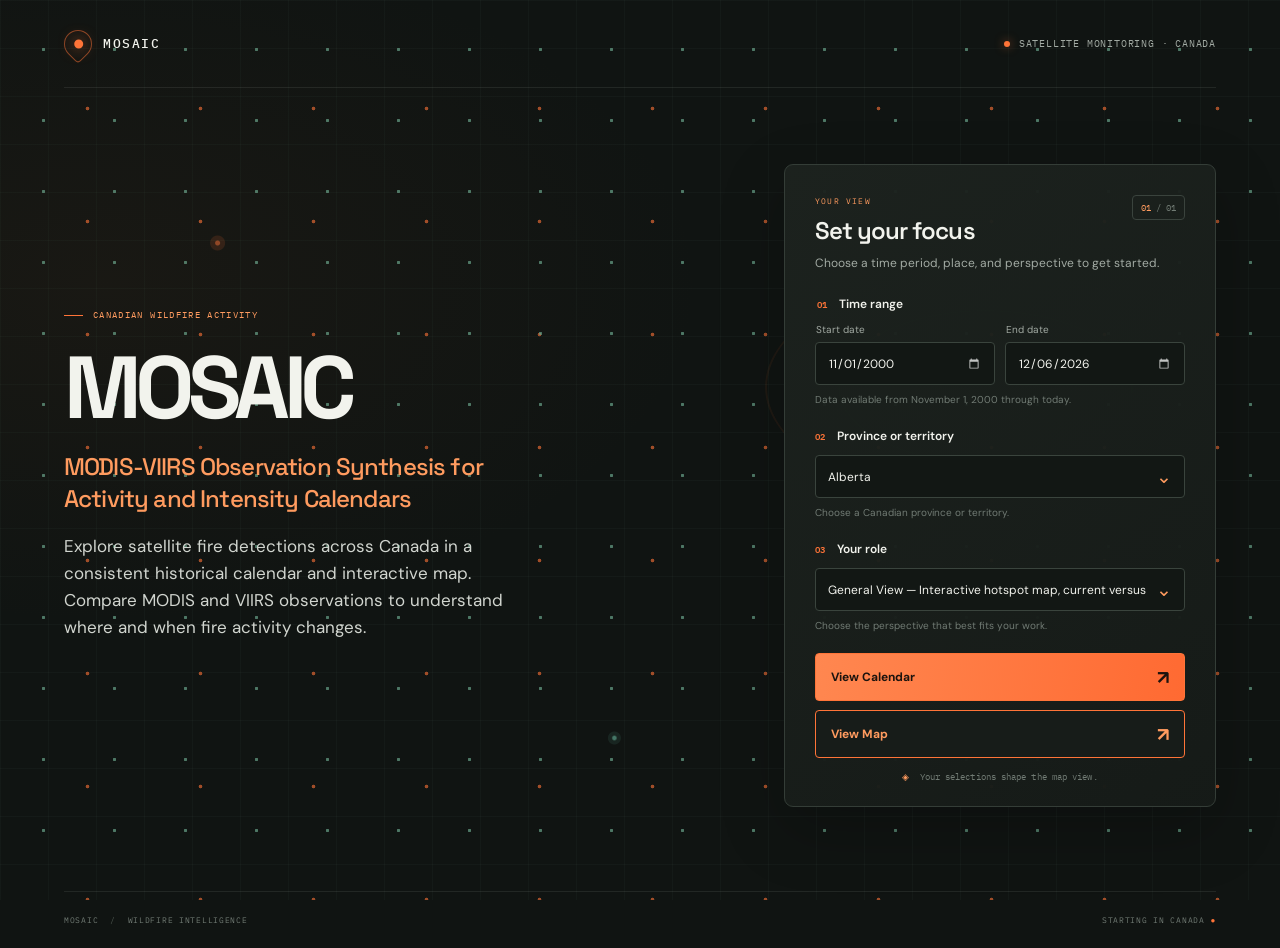
==== index.html @ 9f5d7e7f "Made home page a lot cleaner" ====
<!doctype html>
<html lang="en">
<head>
  <meta charset="utf-8">
  <meta name="viewport" content="width=device-width, initial-scale=1">
  <meta name="theme-color" content="#101412">
  <meta name="description" content="MOSAIC — MODIS-VIIRS Observation Synthesis for Activity and Intensity Calendars. Explore harmonized satellite fire hotspot data.">
  <title>MOSAIC — Wildfire intelligence</title>
  <link rel="stylesheet" href="styles.css?v=4">
  <script src="script.js?v=2" defer></script>
</head>
<body>
  <main class="page-shell">
    <header class="site-header">
      <a class="brand" href="index.html" aria-label="MOSAIC home">
        <span class="brand-mark" aria-hidden="true"><span></span></span>
        <span>MOSAIC</span>
      </a>
      <span class="header-note"><span class="status-dot" aria-hidden="true"></span> SATELLITE MONITORING · CANADA</span>
    </header>

    <section class="hero" aria-labelledby="page-title">
      <div class="hero-copy">
        <p class="eyebrow"><span class="eyebrow-line"></span> CANADIAN WILDFIRE ACTIVITY</p>
        <h1 id="page-title">MOSAIC</h1>
        <p class="hero-name">MODIS-VIIRS Observation Synthesis for Activity and Intensity Calendars</p>
        <p class="hero-description">Explore satellite fire detections across Canada in a consistent historical calendar and interactive map. Compare MODIS and VIIRS observations to understand where and when fire activity changes.</p>
      </div>

      <section class="setup-card" aria-labelledby="setup-title">
        <div class="card-heading">
          <div>
            <p class="eyebrow card-eyebrow">YOUR VIEW</p>
            <h2 id="setup-title">Set your focus</h2>
          </div>
          <span class="step-badge" aria-label="Step 1 of 1">01 <span>/ 01</span></span>
        </div>
        <p class="card-intro">Choose a time period, place, and perspective to get started.</p>

        <form id="setup-form" action="map.html" method="get" novalidate>
          <fieldset class="field-group date-fieldset">
            <legend><span class="field-number">01</span> Time range</legend>
            <div class="date-grid">
              <div class="field-control">
                <label for="start">Start date</label>
                <input id="start" name="start" type="date" required>
              </div>
              <div class="field-control">
                <label for="end">End date</label>
                <input id="end" name="end" type="date" required>
              </div>
            </div>
            <p class="field-hint">Data available from November 1, 2000 through today.</p>
          </fieldset>

          <div class="field-group">
            <label class="section-label" for="region"><span class="field-number">02</span> Province or territory</label>
            <div class="select-wrap">
              <select id="region" name="region" required aria-describedby="region-hint">
                <!-- Options are populated from the region config in script.js. -->
              </select>
              <span class="select-chevron" aria-hidden="true">⌄</span>
            </div>
            <p class="field-hint" id="region-hint">Choose a Canadian province or territory.</p>
          </div>

          <div class="field-group role-group">
            <label class="section-label" for="role"><span class="field-number">03</span> Your role</label>
            <div class="select-wrap">
              <select id="role" name="role" required aria-describedby="role-hint">
                <!-- Role labels and descriptions are populated from script.js. -->
              </select>
              <span class="select-chevron" aria-hidden="true">⌄</span>
            </div>
            <p class="field-hint" id="role-hint">Choose the perspective that best fits your work.</p>
          </div>

          <div id="form-error" class="form-error" role="alert" aria-live="polite" aria-atomic="true" hidden></div>
          <div class="form-actions">
            <button class="submit-button calendar-button" type="submit" data-view="calendar"><span>View Calendar</span><span class="button-arrow" aria-hidden="true">↗</span></button>
            <button class="submit-button map-button" type="submit" data-view="map"><span>View Map</span><span class="button-arrow" aria-hidden="true">↗</span></button>
          </div>
          <p class="secure-note"><span aria-hidden="true">◈</span> Your selections shape the map view.</p>
        </form>
      </section>
    </section>

    <footer class="site-footer"><span>MOSAIC <span class="footer-separator">/</span> WILDFIRE INTELLIGENCE</span><span>STARTING IN CANADA <span class="footer-dot">●</span></span></footer>
  </main>
</body>
</html>
---- styles.css ----
@import url('https://fonts.googleapis.com/css2?family=DM+Sans:wght@400;500;600;700&family=IBM+Plex+Mono:wght@400;500&family=Space+Grotesk:wght@400;500;600;700&display=swap');

:root {
  color-scheme: dark;
  --bg: #101412;
  --surface: #171c19;
  --surface-raised: #1d231f;
  --line: #303833;
  --text: #f2f3ed;
  --muted: #a2aaa3;
  --subtle: #717b74;
  --orange: #ff7438;
  --orange-light: #ff9b5f;
  --mono: 'IBM Plex Mono', monospace;
  --sans: 'DM Sans', sans-serif;
  --display: 'Space Grotesk', sans-serif;
}

* { box-sizing: border-box; }
html { min-width: 320px; background: var(--bg); }
body {
  position: relative;
  isolation: isolate;
  margin: 0;
  color: var(--text);
  font-family: var(--sans);
  background: radial-gradient(ellipse at 8% 30%, rgba(91, 54, 31, .12), transparent 36%), var(--bg);
  min-height: 100vh;
}
body::before { content:''; position:fixed; z-index:-1; inset:0; pointer-events:none; opacity:.74; background-image:radial-gradient(circle,rgba(132,207,175,.72) 1.35px,transparent 2px),radial-gradient(circle,rgba(255,116,56,.82) 1.4px,transparent 2.2px),linear-gradient(rgba(112,160,132,.075) 1px,transparent 1px),linear-gradient(90deg,rgba(112,160,132,.075) 1px,transparent 1px),radial-gradient(ellipse at 77% 43%,transparent 0 145px,rgba(112,207,174,.11) 146px 147px,transparent 148px 218px,rgba(255,116,56,.09) 219px 220px,transparent 221px); background-size:71px 71px,113px 113px,48px 48px,48px 48px,100% 100%; background-position:8px 14px,31px 52px,0 0,0 0,0 0; animation:tracking-drift 34s linear infinite; }
body::after { content:''; position:fixed; z-index:0; inset:0; pointer-events:none; opacity:.52; background:radial-gradient(circle at 17% 27%,#ff7438 0 2px,rgba(255,116,56,.26) 3px 7px,transparent 8px),radial-gradient(circle at 76% 39%,#76d2b5 0 2px,rgba(118,210,181,.22) 3px 7px,transparent 8px),radial-gradient(circle at 86% 73%,#ff7438 0 1.5px,rgba(255,116,56,.2) 3px 6px,transparent 7px),radial-gradient(circle at 48% 82%,#76d2b5 0 1.5px,rgba(118,210,181,.18) 3px 6px,transparent 7px); animation:tracking-pulse 5s ease-in-out infinite alternate; }
@keyframes tracking-drift { to { background-position:79px 85px, -82px 165px,48px 48px,48px 48px,0 0; } }
@keyframes tracking-pulse { to { opacity:.95; filter:brightness(1.35); } }
@media (prefers-reduced-motion: reduce) { body::before,body::after { animation:none; } }
button, input, select { font: inherit; }
.page-shell { position:relative; z-index:1; max-width: 1280px; margin: 0 auto; padding: 0 64px; }
.site-header { height: 88px; display: flex; align-items: center; justify-content: space-between; border-bottom: 1px solid rgba(146, 159, 148, .14); }
.brand { display: inline-flex; align-items: center; gap: 11px; color: var(--text); text-decoration: none; font: 500 13px var(--mono); letter-spacing: .12em; }
.brand-mark { width: 28px; height: 28px; border: 1px solid rgba(255, 116, 56, .5); border-radius: 50% 50% 50% 4px; transform: rotate(-45deg); display: grid; place-items: center; }
.brand-mark span { width: 9px; height: 9px; border-radius: 50%; background: var(--orange); box-shadow: 0 0 15px rgba(255, 116, 56, .8); }
.header-note, .eyebrow, .data-strip small, .step-badge, .field-number, .secure-note, .site-footer { font-family: var(--mono); }
.header-note { color: var(--muted); font-size: 10px; letter-spacing: .08em; display: inline-flex; align-items: center; gap: 9px; }
.status-dot, .footer-dot { color: var(--orange); }
.status-dot { display: inline-block; width: 6px; height: 6px; background: var(--orange); border-radius: 50%; box-shadow: 0 0 10px rgba(255, 116, 56, .55); }
.hero { display: grid; grid-template-columns: 1fr 432px; gap: clamp(50px, 9vw, 128px); align-items: center; padding: 76px 0 84px; }
.hero-copy { max-width: 560px; padding-bottom: 8px; }
.eyebrow { display: flex; align-items: center; gap: 10px; color: var(--orange-light); font-size: 9px; line-height: 1.5; letter-spacing: .15em; margin: 0 0 22px; }
.eyebrow-line { width: 19px; height: 1px; background: var(--orange); }
h1, h2, p { margin-top: 0; }
h1 { font: 700 clamp(58px, 7.2vw, 88px)/1 var(--display); letter-spacing: -.075em; margin-bottom: 19px; }
h1 span { color: var(--orange); }
.hero-name { max-width:500px; margin:0 0 17px; color:var(--orange-light); font:500 clamp(18px,2.1vw,24px)/1.35 var(--display); letter-spacing:-.035em; }
.hero-description { color: #d1d5cf; font-size: 17px; line-height: 1.6; max-width: 450px; margin-bottom: 13px; }
.setup-card { background: linear-gradient(145deg, rgba(29, 35, 31, .97), rgba(22, 27, 24, .98)); border: 1px solid #343d37; border-radius: 9px; padding: 30px 30px 24px; box-shadow: 0 22px 65px rgba(0, 0, 0, .22); }
.card-heading { display: flex; justify-content: space-between; align-items: flex-start; }
.card-eyebrow { margin-bottom: 8px; font-size: 8px; }
.card-heading h2 { font: 600 24px var(--display); letter-spacing: -.04em; margin-bottom: 0; }
.step-badge { border: 1px solid #3a433d; border-radius: 4px; padding: 6px 8px; color: var(--orange-light); font-size: 9px; }
.step-badge span { color: var(--subtle); }
.card-intro { font-size: 12px; color: var(--muted); margin: 9px 0 25px; }
.field-group { border: 0; padding: 0; margin: 0 0 21px; min-width: 0; }
.field-group legend, .section-label { display: block; width: 100%; color: var(--text); font-weight: 600; font-size: 12px; margin-bottom: 11px; }
.field-number { color: var(--orange); font-size: 9px; margin-right: 9px; }
.date-grid { display: grid; grid-template-columns: 1fr 1fr; gap: 10px; }
.field-control label { display: block; color: var(--muted); font-size: 10px; margin: 0 0 6px 1px; }
input[type="date"], select { width: 100%; min-height: 43px; padding: 0 12px; background: #121714; border: 1px solid #3a443d; border-radius: 4px; color: var(--text); font-size: 12px; outline: none; }
input[type="date"] { color-scheme: dark; }
input[type="date"]::-webkit-calendar-picker-indicator { opacity: .75; cursor: pointer; }
input:focus-visible, select:focus-visible, button:focus-visible, a:focus-visible { outline: 2px solid var(--orange-light); outline-offset: 3px; }
.field-hint { color: var(--subtle); font-size: 10px; margin: 7px 0 0; line-height: 1.5; }
.select-wrap { position: relative; }
select { appearance: none; padding-right: 36px; cursor: pointer; }
select option { background: var(--surface); color: var(--text); }
.select-chevron { position: absolute; right: 13px; top: 9px; color: var(--orange-light); font-size: 19px; pointer-events: none; }
.role-group { margin-bottom: 20px; }
.form-error { margin: -2px 0 14px; padding: 10px 12px; color: #ffd7c7; background: rgba(151, 48, 28, .2); border: 1px solid rgba(255, 116, 56, .55); border-radius: 4px; font-size: 11px; line-height: 1.5; }
.form-error[hidden] { display: none; }
.form-actions { display: grid; gap: 9px; }
.submit-button { display: flex; align-items: center; justify-content: space-between; width: 100%; border: 1px solid var(--orange); border-radius: 4px; min-height: 48px; padding: 0 15px; color: #1c130e; background: linear-gradient(100deg, #ff8750, #ff6a32); font-size: 12px; font-weight: 700; cursor: pointer; transition: filter .18s ease, transform .18s ease; }
.map-button { color: var(--orange-light); background: #171c19; }
.submit-button:hover { filter: brightness(1.1); transform: translateY(-1px); }
.map-button:hover { color: var(--text); background: #25201c; }
.button-arrow { font-size: 19px; line-height: 1; }
.secure-note { color: var(--subtle); text-align: center; font-size: 9px; margin: 13px 0 0; letter-spacing: .01em; }
.secure-note span { color: var(--orange-light); margin-right: 5px; }
.site-footer { min-height: 57px; border-top: 1px solid rgba(146, 159, 148, .14); display: flex; justify-content: space-between; align-items: center; color: var(--subtle); font-size: 8px; letter-spacing: .09em; }
.footer-separator { color: #4e5851; padding: 0 6px; }

@media (max-width: 920px) {
  .page-shell { padding: 0 34px; }
  .hero { grid-template-columns: 1fr 390px; gap: 34px; padding: 58px 0 65px; }
  .setup-card { padding: 26px 23px 22px; }
  h1 { font-size: clamp(58px, 7vw, 76px); }
}
@media (max-width: 700px) {
  .page-shell { padding: 0 22px; }
  .site-header { height: 70px; }
  .header-note { font-size: 8px; letter-spacing: .02em; }
  .brand { font-size: 11px; }
  .brand-mark { width: 24px; height: 24px; }
  .hero { grid-template-columns: 1fr; gap: 32px; padding: 48px 0 52px; }
  .hero-copy { max-width: none; }
  h1 { font-size: clamp(58px, 14vw, 76px); }
  .hero-description { font-size: 16px; }
  .setup-card { max-width: 520px; width: 100%; margin: 0 auto; }
}
@media (max-width: 420px) {
  .page-shell { padding: 0 17px; }
  .header-note { max-width: 145px; font-size: 7px; line-height: 1.5; }
  .hero { padding-top: 38px; }
  .eyebrow { font-size: 8px; }
  .setup-card { padding: 23px 18px 20px; }
  .date-grid { gap: 7px; }
  input[type="date"] { padding: 0 8px; font-size: 11px; }
  .site-footer { gap: 12px; font-size: 7px; }
}
@media (prefers-reduced-motion: reduce) {
  *, *::before, *::after { scroll-behavior: auto !important; transition-duration: .01ms !important; }
}
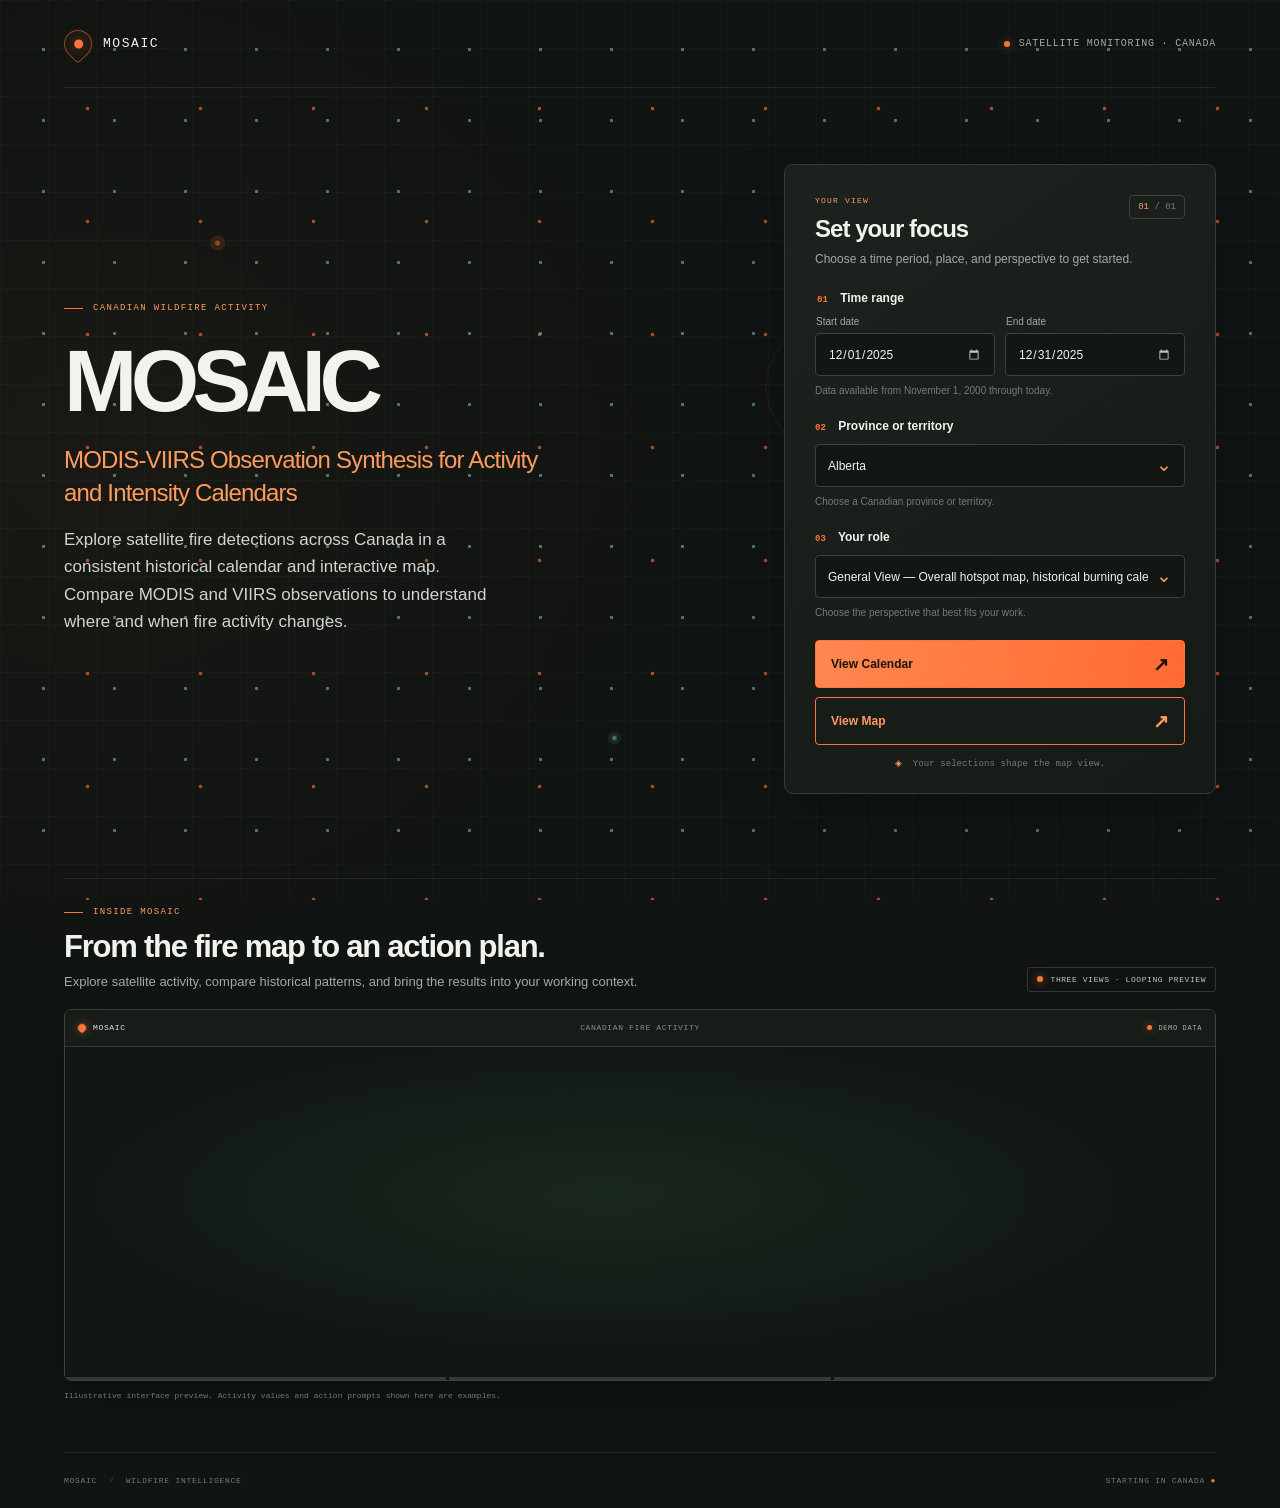
==== commit 465b8271: "Changes to the Home Page" ====
--- a/index.html
+++ b/index.html
@@ -6,10 +6,21 @@
   <meta name="theme-color" content="#101412">
   <meta name="description" content="MOSAIC — MODIS-VIIRS Observation Synthesis for Activity and Intensity Calendars. Explore harmonized satellite fire hotspot data.">
   <title>MOSAIC — Wildfire intelligence</title>
-  <link rel="stylesheet" href="styles.css?v=4">
-  <script src="script.js?v=2" defer></script>
+  <link rel="stylesheet" href="styles.css?v=8">
+  <script src="script.js?v=4" defer></script>
 </head>
 <body>
+  <div class="intro-splash" aria-hidden="true">
+    <div class="intro-splash-grid"></div>
+    <div class="intro-splash-center">
+      <div class="intro-splash-mark"><span></span></div>
+      <p class="intro-splash-kicker">FIRE ACTIVITY INTELLIGENCE</p>
+      <p class="intro-splash-title">MOSAIC</p>
+      <div class="intro-splash-progress"><span></span></div>
+      <p class="intro-splash-status">CONNECTING SATELLITE RECORDS <i></i> MODIS + VIIRS</p>
+    </div>
+    <span class="intro-splash-coordinate">CANADA <b>·</b> 2002—2025</span>
+  </div>
   <main class="page-shell">
     <header class="site-header">
       <a class="brand" href="index.html" aria-label="MOSAIC home">
@@ -85,6 +96,59 @@
       </section>
     </section>
 
+    <section class="demo-preview" aria-labelledby="demo-preview-title">
+      <div class="demo-preview-heading">
+        <div>
+          <p class="eyebrow"><span class="eyebrow-line"></span> INSIDE MOSAIC</p>
+          <h2 id="demo-preview-title">From the fire map to an action plan.</h2>
+          <p>Explore satellite activity, compare historical patterns, and bring the results into your working context.</p>
+        </div>
+        <span class="preview-loop-label"><i aria-hidden="true"></i> THREE VIEWS · LOOPING PREVIEW</span>
+      </div>
+      <div class="preview-window" role="img" aria-label="Animated illustrative preview of the MOSAIC map, historical activity calendar, and role-based insights">
+        <div class="preview-window-bar" aria-hidden="true">
+          <span class="preview-brand"><i></i> MOSAIC</span>
+          <span class="preview-window-context">CANADIAN FIRE ACTIVITY</span>
+          <span class="preview-window-status"><i></i> DEMO DATA</span>
+        </div>
+        <div class="preview-stage" aria-hidden="true">
+          <article class="preview-scene preview-map-scene">
+            <div class="preview-map-heading"><span>HISTORICAL HOTSPOTS</span><b>ALBERTA · 2025</b></div>
+            <div class="preview-map-art">
+              <div class="preview-map-grid"></div><div class="preview-region-shape"></div>
+              <i class="preview-hotspot p1"></i><i class="preview-hotspot p2"></i><i class="preview-hotspot p3"></i><i class="preview-hotspot p4"></i>
+              <i class="preview-hotspot p5"></i><i class="preview-hotspot p6"></i><i class="preview-hotspot p7"></i><i class="preview-hotspot p8"></i>
+              <i class="preview-hotspot p9"></i><i class="preview-hotspot p10"></i><i class="preview-hotspot p11"></i><i class="preview-hotspot p12"></i>
+              <span class="preview-map-label label-north">NORTH</span><span class="preview-map-label label-south">SOUTH</span>
+              <div class="preview-map-scale"><span>MAP YEAR</span><b>2025</b><i></i></div>
+            </div>
+            <div class="preview-map-legend"><span><i></i> LOWER ACTIVITY</span><span><i></i> HIGHER ACTIVITY</span><span class="preview-map-dataset">MODIS + VIIRS</span></div>
+          </article>
+          <article class="preview-scene preview-calendar-scene">
+            <div class="preview-scene-title"><div><span>SEASONAL PATTERNS</span><h3>Historical fire activity calendar</h3></div><b>ALBERTA</b></div>
+            <div class="preview-calendar">
+              <div class="preview-months"><span></span><span>J</span><span>F</span><span>M</span><span>A</span><span>M</span><span>J</span><span>J</span><span>A</span><span>S</span><span>O</span><span>N</span><span>D</span></div>
+              <div class="preview-calendar-row"><b>2023</b><i></i><i class="heat-1"></i><i></i><i class="heat-1"></i><i class="heat-2"></i><i class="heat-2"></i><i class="heat-3"></i><i class="heat-3"></i><i class="heat-2"></i><i class="heat-1"></i><i></i><i></i></div>
+              <div class="preview-calendar-row"><b>2024</b><i></i><i></i><i class="heat-1"></i><i></i><i class="heat-2"></i><i class="heat-3"></i><i class="heat-3"></i><i class="heat-2"></i><i class="heat-3"></i><i class="heat-2"></i><i class="heat-1"></i><i></i></div>
+              <div class="preview-calendar-row"><b>2025</b><i></i><i class="heat-1"></i><i></i><i class="heat-1"></i><i class="heat-2"></i><i class="heat-2"></i><i class="heat-3"></i><i class="heat-3"></i><i class="heat-2"></i><i class="heat-1"></i><i></i><i class="heat-1"></i></div>
+            </div>
+            <div class="preview-calendar-legend"><span>LOW ACTIVITY</span><i class="heat-1"></i><i class="heat-2"></i><i class="heat-3"></i><span>HIGH ACTIVITY</span></div>
+            <p class="preview-calendar-caption">Twenty years of satellite observations, organized by season.</p>
+          </article>
+          <article class="preview-scene preview-insights-scene">
+            <div class="preview-insights-main">
+              <span class="preview-role-label">EMERGENCY RESPONSE</span>
+              <h3>Preparedness at a glance.</h3>
+              <p>Historical activity and current detections, framed for your role.</p>
+              <div class="preview-stat-row"><div><span>7-DAY OUTLOOK</span><b>Elevated</b></div><div><span>HOTSPOT ANOMALY</span><b>+24%</b></div><div><span>PEAK CONDITIONS</span><b>DAY 4</b></div></div>
+            </div>
+            <aside class="preview-actions-card"><span>RECOMMENDED NEXT</span><b><i>01</i> Review response readiness</b><b><i>02</i> Prioritize watch areas</b><b><i>03</i> Coordinate local updates</b></aside>
+          </article>
+        </div>
+        <div class="preview-progress" aria-hidden="true"><i></i><i></i><i></i></div>
+      </div>
+      <p class="preview-caption">Illustrative interface preview. Activity values and action prompts shown here are examples.</p>
+    </section>
     <footer class="site-footer"><span>MOSAIC <span class="footer-separator">/</span> WILDFIRE INTELLIGENCE</span><span>STARTING IN CANADA <span class="footer-dot">●</span></span></footer>
   </main>
 </body>
--- a/styles.css
+++ b/styles.css
@@ -1,5 +1,3 @@
-@import url('https://fonts.googleapis.com/css2?family=DM+Sans:wght@400;500;600;700&family=IBM+Plex+Mono:wght@400;500&family=Space+Grotesk:wght@400;500;600;700&display=swap');
-
 :root {
   color-scheme: dark;
   --bg: #101412;
@@ -27,10 +25,8 @@
   background: radial-gradient(ellipse at 8% 30%, rgba(91, 54, 31, .12), transparent 36%), var(--bg);
   min-height: 100vh;
 }
-body::before { content:''; position:fixed; z-index:-1; inset:0; pointer-events:none; opacity:.74; background-image:radial-gradient(circle,rgba(132,207,175,.72) 1.35px,transparent 2px),radial-gradient(circle,rgba(255,116,56,.82) 1.4px,transparent 2.2px),linear-gradient(rgba(112,160,132,.075) 1px,transparent 1px),linear-gradient(90deg,rgba(112,160,132,.075) 1px,transparent 1px),radial-gradient(ellipse at 77% 43%,transparent 0 145px,rgba(112,207,174,.11) 146px 147px,transparent 148px 218px,rgba(255,116,56,.09) 219px 220px,transparent 221px); background-size:71px 71px,113px 113px,48px 48px,48px 48px,100% 100%; background-position:8px 14px,31px 52px,0 0,0 0,0 0; animation:tracking-drift 34s linear infinite; }
-body::after { content:''; position:fixed; z-index:0; inset:0; pointer-events:none; opacity:.52; background:radial-gradient(circle at 17% 27%,#ff7438 0 2px,rgba(255,116,56,.26) 3px 7px,transparent 8px),radial-gradient(circle at 76% 39%,#76d2b5 0 2px,rgba(118,210,181,.22) 3px 7px,transparent 8px),radial-gradient(circle at 86% 73%,#ff7438 0 1.5px,rgba(255,116,56,.2) 3px 6px,transparent 7px),radial-gradient(circle at 48% 82%,#76d2b5 0 1.5px,rgba(118,210,181,.18) 3px 6px,transparent 7px); animation:tracking-pulse 5s ease-in-out infinite alternate; }
-@keyframes tracking-drift { to { background-position:79px 85px, -82px 165px,48px 48px,48px 48px,0 0; } }
-@keyframes tracking-pulse { to { opacity:.95; filter:brightness(1.35); } }
+body::before { content:''; position:fixed; z-index:-1; inset:0; pointer-events:none; opacity:.74; background-image:radial-gradient(circle,rgba(132,207,175,.72) 1.35px,transparent 2px),radial-gradient(circle,rgba(255,116,56,.82) 1.4px,transparent 2.2px),linear-gradient(rgba(112,160,132,.075) 1px,transparent 1px),linear-gradient(90deg,rgba(112,160,132,.075) 1px,transparent 1px),radial-gradient(ellipse at 77% 43%,transparent 0 145px,rgba(112,207,174,.11) 146px 147px,transparent 148px 218px,rgba(255,116,56,.09) 219px 220px,transparent 221px); background-size:71px 71px,113px 113px,48px 48px,48px 48px,100% 100%; background-position:8px 14px,31px 52px,0 0,0 0,0 0;  }
+body::after { content:''; position:fixed; z-index:0; inset:0; pointer-events:none; opacity:.52; background:radial-gradient(circle at 17% 27%,#ff7438 0 2px,rgba(255,116,56,.26) 3px 7px,transparent 8px),radial-gradient(circle at 76% 39%,#76d2b5 0 2px,rgba(118,210,181,.22) 3px 7px,transparent 8px),radial-gradient(circle at 86% 73%,#ff7438 0 1.5px,rgba(255,116,56,.2) 3px 6px,transparent 7px),radial-gradient(circle at 48% 82%,#76d2b5 0 1.5px,rgba(118,210,181,.18) 3px 6px,transparent 7px);  }
 @media (prefers-reduced-motion: reduce) { body::before,body::after { animation:none; } }
 button, input, select { font: inherit; }
 .page-shell { position:relative; z-index:1; max-width: 1280px; margin: 0 auto; padding: 0 64px; }
@@ -117,3 +113,167 @@
 @media (prefers-reduced-motion: reduce) {
   *, *::before, *::after { scroll-behavior: auto !important; transition-duration: .01ms !important; }
 }
+
+/* Short fire-monitoring intro; the page underneath remains immediately usable. */
+.intro-splash {
+  position: fixed;
+  z-index: 20;
+  inset: 0;
+  display: grid;
+  place-items: center;
+  overflow: hidden;
+  color: var(--text);
+  background: radial-gradient(ellipse at 50% 46%, #20231f 0, #111613 48%, #0b0f0d 100%);
+  pointer-events: none;
+  animation: splash-away .42s cubic-bezier(.7, 0, .84, 0) .68s forwards;
+}
+.intro-splash-grid {
+  position: absolute;
+  inset: -20%;
+  opacity: .28;
+  background-image: linear-gradient(rgba(129, 157, 136, .14) 1px, transparent 1px), linear-gradient(90deg, rgba(129, 157, 136, .14) 1px, transparent 1px);
+  background-size: 48px 48px;
+  mask-image: radial-gradient(ellipse at center, #000 12%, transparent 75%);
+  animation: splash-grid-drift 2.3s ease-out both;
+}
+.intro-splash::before, .intro-splash::after {
+  content: '';
+  position: absolute;
+  width: min(70vw, 600px);
+  aspect-ratio: 1;
+  border: 1px solid rgba(255, 116, 56, .12);
+  border-radius: 50%;
+  box-shadow: 0 0 90px rgba(255, 90, 39, .07), inset 0 0 80px rgba(255, 90, 39, .04);
+  animation: splash-ring 1.5s cubic-bezier(.18, .72, .25, 1) both;
+}
+.intro-splash::after { width: min(88vw, 760px); animation-delay: .08s; opacity: .55; }
+.intro-splash-center { position: relative; z-index: 1; display: grid; justify-items: center; width: min(90vw, 380px); text-align: center; animation: splash-center-in .7s cubic-bezier(.2, .75, .25, 1) both; }
+.intro-splash-mark { position: relative; display: grid; place-items: center; width: 52px; height: 52px; margin-bottom: 25px; border: 1px solid rgba(255, 155, 95, .65); border-radius: 50% 50% 50% 7px; transform: rotate(-45deg); box-shadow: 0 0 27px rgba(255, 116, 56, .18); animation: splash-mark-turn .8s cubic-bezier(.2, .7, .25, 1) both; }
+.intro-splash-mark span { width: 13px; height: 13px; border-radius: 50%; background: var(--orange); box-shadow: 0 0 22px 5px rgba(255, 116, 56, .58); animation: splash-ember .8s ease-in-out infinite alternate; }
+.intro-splash-kicker, .intro-splash-status, .intro-splash-coordinate { color: #aab3ab; font: 9px/1.5 var(--mono); letter-spacing: .16em; }
+.intro-splash-kicker { margin: 0 0 7px; animation: splash-text-in .55s .1s both; }
+.intro-splash-title { margin: 0; color: #f3f1e9; font: 600 clamp(32px, 7vw, 48px)/1 var(--display); letter-spacing: .17em; text-indent: .17em; text-shadow: 0 0 28px rgba(255, 116, 56, .2); animation: splash-title-in .75s .12s cubic-bezier(.15, .75, .25, 1) both; }
+.intro-splash-progress { width: 174px; height: 2px; margin: 25px 0 12px; overflow: hidden; background: #384039; }
+.intro-splash-progress span { display: block; width: 100%; height: 100%; background: linear-gradient(90deg, #bd3e27, #ff9b5f); transform: scaleX(0); transform-origin: left; box-shadow: 0 0 12px rgba(255, 116, 56, .85); animation: splash-progress .85s .12s cubic-bezier(.38, 0, .23, 1) forwards; }
+.intro-splash-status { display: flex; align-items: center; gap: 8px; margin: 0; color: #7f8a81; font-size: 7px; letter-spacing: .1em; animation: splash-text-in .55s .28s both; }
+.intro-splash-status i { width: 5px; height: 5px; border-radius: 50%; background: var(--orange); box-shadow: 0 0 9px var(--orange); }
+.intro-splash-coordinate { position: absolute; right: 28px; bottom: 24px; color: #758078; font-size: 8px; animation: splash-text-in .55s .3s both; }
+.intro-splash-coordinate b { color: var(--orange); font-weight: 400; }
+
+.site-header { animation: welcome-header-in .58s .68s both cubic-bezier(.2, .7, .25, 1); }
+.hero-copy > .eyebrow { animation: welcome-copy-in .58s .74s both cubic-bezier(.2, .7, .25, 1); }
+.hero-copy > h1 { animation: welcome-title-in .76s .84s both cubic-bezier(.16, .75, .25, 1); }
+.hero-name { animation: welcome-copy-in .6s 1s both cubic-bezier(.2, .7, .25, 1); }
+.hero-description { animation: welcome-copy-in .6s 1.12s both cubic-bezier(.2, .7, .25, 1); }
+.setup-card { animation: welcome-card-in .82s .84s both cubic-bezier(.16, .75, .25, 1); }
+.site-footer { animation: welcome-footer-in .58s 1.24s both cubic-bezier(.2, .7, .25, 1); }
+
+@keyframes splash-away { to { opacity: 0; visibility: hidden; } }
+@keyframes splash-grid-drift { from { transform: scale(1.08) translateY(12px); opacity: 0; } to { transform: scale(1) translateY(0); opacity: .28; } }
+@keyframes splash-ring { from { transform: scale(.72); opacity: 0; } 45% { opacity: .85; } to { transform: scale(1.08); opacity: .18; } }
+@keyframes splash-center-in { from { opacity: 0; transform: translateY(10px); } to { opacity: 1; transform: translateY(0); } }
+@keyframes splash-mark-turn { from { opacity: 0; transform: rotate(-100deg) scale(.62); } to { opacity: 1; transform: rotate(-45deg) scale(1); } }
+@keyframes splash-ember { to { transform: scale(1.2); box-shadow: 0 0 30px 8px rgba(255, 116, 56, .7); } }
+@keyframes splash-text-in { from { opacity: 0; letter-spacing: .24em; transform: translateY(5px); } to { opacity: 1; transform: translateY(0); } }
+@keyframes splash-title-in { from { opacity: 0; transform: translateY(8px) scale(.96); filter: blur(7px); } to { opacity: 1; transform: translateY(0) scale(1); filter: blur(0); } }
+@keyframes splash-progress { to { transform: scaleX(1); } }
+@keyframes welcome-header-in { from { opacity: 0; transform: translateY(-9px); } to { opacity: 1; transform: translateY(0); } }
+@keyframes welcome-copy-in { from { opacity: 0; transform: translateY(15px); } to { opacity: 1; transform: translateY(0); } }
+@keyframes welcome-title-in { from { opacity: 0; transform: translateY(18px); filter: blur(8px); letter-spacing: .015em; } to { opacity: 1; transform: translateY(0); filter: blur(0); } }
+@keyframes welcome-card-in { from { opacity: 0; transform: translate3d(20px, 22px, 0) scale(.975); filter: blur(4px); } 70% { opacity: 1; } to { opacity: 1; transform: translate3d(0, 0, 0) scale(1); filter: blur(0); } }
+@keyframes welcome-footer-in { from { opacity: 0; } to { opacity: 1; } }
+@media (prefers-reduced-motion: reduce) {
+  .intro-splash { display: none; animation: none; }
+  .intro-splash *, .intro-splash::before, .intro-splash::after,
+  .site-header, .hero-copy > .eyebrow, .hero-copy > h1, .hero-name,
+  .hero-description, .setup-card, .site-footer { animation: none !important; opacity: 1 !important; transform: none !important; filter: none !important; }
+}
+
+/* Lightweight looping product preview: no image download or client library. */
+.demo-preview { margin:0 0 50px; padding:27px 0 0; border-top:1px solid rgba(146,159,148,.14); }
+.demo-preview-heading { display:flex; justify-content:space-between; align-items:end; gap:20px; margin-bottom:17px; }
+.demo-preview-heading .eyebrow { margin-bottom:8px; }
+.demo-preview-heading h2 { margin:0 0 7px; color:var(--text); font:600 clamp(23px,3vw,31px)/1.2 var(--display); letter-spacing:-.04em; }
+.demo-preview-heading > div > p:last-child { max-width:600px; margin:0; color:var(--muted); font-size:13px; line-height:1.55; }
+.preview-loop-label { display:inline-flex; align-items:center; gap:8px; flex:0 0 auto; padding:7px 9px; color:#bec7bf; border:1px solid #303833; border-radius:3px; font:8px var(--mono); letter-spacing:.07em; }
+.preview-loop-label i,.preview-window-status i { width:6px; height:6px; border-radius:50%; background:var(--orange); box-shadow:0 0 9px rgba(255,116,56,.7); }
+.preview-window { overflow:hidden; border:1px solid #3a443d; border-radius:7px; background:#101512; box-shadow:0 17px 45px rgba(0,0,0,.24); }
+.preview-window-bar { height:37px; display:grid; grid-template-columns:1fr 1fr 1fr; align-items:center; padding:0 13px; color:#858f87; background:#171c19; border-bottom:1px solid #303833; font:8px var(--mono); letter-spacing:.08em; }
+.preview-brand { display:inline-flex; align-items:center; gap:7px; color:#e0e5de; font-weight:500; }
+.preview-brand i { width:8px; height:8px; border-radius:50% 50% 50% 2px; transform:rotate(-45deg); background:var(--orange); box-shadow:0 0 9px rgba(255,116,56,.5); }
+.preview-window-context { text-align:center; }
+.preview-window-status { display:inline-flex; justify-self:end; align-items:center; gap:6px; color:#aab4aa; font-size:7px; }
+.preview-window-status i { width:5px; height:5px; }
+.preview-stage { position:relative; height:clamp(225px,30vw,330px); overflow:hidden; background:radial-gradient(ellipse at 47% 45%,rgba(45,72,53,.32),transparent 62%),#111713; }
+.preview-scene { position:absolute; inset:0; padding:clamp(14px,2.2vw,25px); opacity:0; animation:preview-scene-cycle 12s infinite; }
+.preview-map-scene { animation-delay:0s; }
+.preview-calendar-scene { animation-delay:4s; }
+.preview-insights-scene { animation-delay:8s; display:grid; grid-template-columns:1.2fr .8fr; align-items:center; gap:clamp(18px,5vw,70px); max-width:900px; margin:auto; right:0; }
+@keyframes preview-scene-cycle { 0%,27% { opacity:1; transform:translateY(0); } 33%,96% { opacity:0; transform:translateY(-5px); } 100% { opacity:1; transform:translateY(0); } }
+.preview-map-heading { display:flex; justify-content:space-between; gap:12px; margin-bottom:9px; color:#aab4aa; font:8px var(--mono); letter-spacing:.08em; }
+.preview-map-heading b { color:var(--orange-light); font-weight:400; }
+.preview-map-art { position:relative; height:calc(100% - 68px); min-height:130px; overflow:hidden; border:1px solid rgba(111,137,115,.26); border-radius:4px; background:linear-gradient(145deg,rgba(28,43,33,.72),rgba(16,23,19,.92)); }
+.preview-map-grid { position:absolute; inset:0; opacity:.36; background-image:linear-gradient(rgba(126,153,132,.12) 1px,transparent 1px),linear-gradient(90deg,rgba(126,153,132,.12) 1px,transparent 1px); background-size:32px 32px; }
+.preview-region-shape { position:absolute; inset:6% 13% 7% 15%; clip-path:polygon(8% 18%,31% 11%,44% 20%,56% 10%,73% 19%,86% 16%,94% 31%,84% 43%,91% 57%,79% 66%,82% 83%,65% 88%,53% 78%,41% 87%,29% 75%,17% 79%,10% 62%,15% 47%,5% 37%); border:1px solid rgba(190,207,185,.68); background:linear-gradient(145deg,rgba(125,157,119,.13),rgba(57,84,59,.17)); filter:drop-shadow(0 0 10px rgba(162,193,151,.12)); }
+.preview-region-shape::after { content:''; position:absolute; inset:0; opacity:.42; background:linear-gradient(90deg,transparent 32%,rgba(195,207,187,.42) 32.3%,transparent 32.7%,transparent 67%,rgba(195,207,187,.38) 67.3%,transparent 67.7%),linear-gradient(0deg,transparent 48%,rgba(195,207,187,.32) 48.3%,transparent 48.7%); }
+.preview-hotspot { position:absolute; z-index:1; width:6px; height:6px; border-radius:50%; background:#ff6338; box-shadow:0 0 8px 2px rgba(255,91,48,.55); animation:preview-dot-pulse 2.4s ease-in-out infinite alternate; }
+.preview-hotspot.p1 { left:28%; top:31%; }.preview-hotspot.p2 { left:35%; top:43%; animation-delay:.25s; }.preview-hotspot.p3 { left:41%; top:38%; animation-delay:.5s; }.preview-hotspot.p4 { left:47%; top:51%; animation-delay:.75s; }.preview-hotspot.p5 { left:51%; top:41%; animation-delay:1s; }.preview-hotspot.p6 { left:56%; top:57%; animation-delay:.35s; }.preview-hotspot.p7 { left:61%; top:48%; animation-delay:.8s; }.preview-hotspot.p8 { left:68%; top:61%; animation-delay:1.1s; }.preview-hotspot.p9 { left:39%; top:62%; animation-delay:.6s; }.preview-hotspot.p10 { left:73%; top:39%; animation-delay:.2s; }.preview-hotspot.p11 { left:31%; top:56%; animation-delay:1.25s; }.preview-hotspot.p12 { left:59%; top:31%; animation-delay:.95s; }
+@keyframes preview-dot-pulse { to { transform:scale(.7); opacity:.62; } }
+.preview-map-label { position:absolute; z-index:1; color:#9eaa9f; font:7px var(--mono); letter-spacing:.08em; }
+.label-north { top:12%; left:8%; }.label-south { right:7%; bottom:9%; }
+.preview-map-scale { position:absolute; z-index:2; right:9px; bottom:8px; left:9px; display:flex; align-items:center; gap:10px; padding:6px 8px; color:#d3d9d1; background:rgba(14,19,16,.9); border:1px solid #354139; border-radius:3px; font:7px var(--mono); }
+.preview-map-scale span { white-space:nowrap; }.preview-map-scale b { color:var(--orange-light); font-weight:500; }.preview-map-scale i { height:3px; flex:1; border-radius:3px; background:linear-gradient(90deg,#a8452b,#ff7438,#ff9b5f); }
+.preview-map-legend { display:flex; align-items:center; gap:15px; padding-top:7px; color:#929d94; font:7px var(--mono); letter-spacing:.04em; }
+.preview-map-legend span { display:inline-flex; align-items:center; gap:5px; }.preview-map-legend i { width:5px; height:5px; border-radius:50%; background:#e85b38; }.preview-map-legend span:nth-child(2) i { background:#ff9b5f; }.preview-map-dataset { margin-left:auto; }
+.preview-scene-title { display:flex; align-items:flex-start; justify-content:space-between; gap:14px; max-width:800px; margin:12px auto 25px; }
+.preview-scene-title > div > span,.preview-insights-main > span,.preview-actions-card > span { color:var(--orange-light); font:8px var(--mono); letter-spacing:.1em; }
+.preview-scene-title h3,.preview-insights-main h3 { margin:6px 0 0; color:var(--text); font:600 clamp(17px,2.5vw,24px)/1.2 var(--display); }
+.preview-scene-title > b { color:#b7c0b7; font:8px var(--mono); }
+.preview-calendar { display:grid; gap:7px; max-width:800px; margin:auto; }
+.preview-months,.preview-calendar-row { display:grid; grid-template-columns:42px repeat(12,minmax(0,1fr)); align-items:center; gap:6px; }
+.preview-months { color:#869188; font:8px var(--mono); text-align:center; }
+.preview-calendar-row b { color:#d3dbd3; font:8px var(--mono); }
+.preview-calendar-row i,.preview-calendar-legend i { display:block; height:clamp(18px,3vw,27px); border-radius:3px; background:#28342b; }
+.preview-calendar-row .heat-1,.preview-calendar-legend .heat-1 { background:#e8b86a; }.preview-calendar-row .heat-2,.preview-calendar-legend .heat-2 { background:#ed883e; }.preview-calendar-row .heat-3,.preview-calendar-legend .heat-3 { background:#a84531; }
+.preview-calendar-legend { display:flex; align-items:center; justify-content:flex-end; gap:6px; max-width:800px; margin:11px auto 0; color:#a8b1a8; font:7px var(--mono); }.preview-calendar-legend i { width:11px; height:11px; }
+.preview-calendar-caption { max-width:800px; margin:15px auto 0; color:#8f9a91; font-size:10px; }
+.preview-insights-main { min-width:0; }.preview-role-label { display:inline-block; margin-bottom:8px; }
+.preview-insights-main > p { margin:7px 0 17px; color:var(--muted); font-size:11px; line-height:1.5; }
+.preview-stat-row { display:grid; grid-template-columns:repeat(3,minmax(0,1fr)); gap:7px; }
+.preview-stat-row > div { display:grid; gap:7px; min-width:0; padding:10px; border:1px solid #354039; border-radius:4px; background:#171e19; }
+.preview-stat-row span { color:#8f9a91; font:7px var(--mono); letter-spacing:.05em; }.preview-stat-row b { color:#ffad73; font:600 13px var(--display); }
+.preview-actions-card { display:grid; gap:12px; padding:17px; border:1px solid #3a443d; border-radius:5px; background:linear-gradient(145deg,#1d241f,#151b17); }
+.preview-actions-card > span { padding-bottom:3px; }.preview-actions-card b { display:flex; align-items:center; gap:9px; color:#dce2da; font-size:9px; font-weight:500; }.preview-actions-card i { color:var(--orange-light); font:8px var(--mono); font-style:normal; }
+.preview-progress { height:3px; display:grid; grid-template-columns:repeat(3,1fr); gap:3px; background:#101512; }
+.preview-progress i { position:relative; overflow:hidden; background:#303a33; }.preview-progress i::after { content:''; position:absolute; inset:0; background:var(--orange); transform:scaleX(0); transform-origin:left; animation:preview-progress-cycle 12s linear infinite; }
+.preview-progress i:nth-child(2)::after { animation-delay:4s; }.preview-progress i:nth-child(3)::after { animation-delay:8s; }
+@keyframes preview-progress-cycle { 0% { transform:scaleX(0); } 27% { transform:scaleX(1); } 33%,100% { transform:scaleX(0); } }
+.preview-caption { margin:9px 0 0; color:var(--subtle); font:8px/1.5 var(--mono); }
+.preview-window.is-paused .preview-scene,
+.preview-window.is-paused .preview-hotspot,
+.preview-window.is-paused .preview-progress i::after { animation-play-state:paused !important; }
+@media (max-width:700px) {
+  .demo-preview { margin-bottom:34px; padding-top:21px; }
+  .demo-preview-heading { align-items:flex-start; flex-direction:column; gap:12px; }
+  .preview-loop-label { margin-bottom:1px; }
+  .preview-stage { height:245px; }
+  .preview-insights-scene { grid-template-columns:1fr .9fr; gap:12px; }
+  .preview-stat-row { grid-template-columns:1fr; gap:4px; }.preview-stat-row > div { gap:3px; padding:6px 8px; }
+  .preview-actions-card { gap:8px; padding:11px; }.preview-actions-card b { font-size:8px; }
+}
+@media (max-width:460px) {
+  .preview-window-bar { grid-template-columns:1fr 1fr; }.preview-window-context { display:none; }
+  .preview-stage { height:220px; }.preview-scene { padding:12px; }
+  .preview-calendar { gap:6px; }.preview-months,.preview-calendar-row { grid-template-columns:30px repeat(12,minmax(0,1fr)); gap:3px; }
+  .preview-insights-scene { grid-template-columns:1fr; align-content:center; gap:9px; }
+  .preview-insights-main > p { margin-bottom:9px; }.preview-actions-card { grid-template-columns:1fr 1fr; gap:6px 9px; padding:8px; }
+  .preview-actions-card > span { grid-column:1/-1; }.preview-actions-card b { font-size:7px; }
+  .preview-stat-row > div { display:none; }.preview-stat-row > div:first-child { display:grid; }
+  .preview-map-legend { gap:8px; font-size:6px; }
+}
+@media (prefers-reduced-motion: reduce) {
+  .preview-scene,.preview-hotspot,.preview-progress i::after { animation:none !important; }
+  .preview-map-scene { opacity:1 !important; transform:none !important; }
+  .preview-calendar-scene,.preview-insights-scene { display:none; }
+}
+
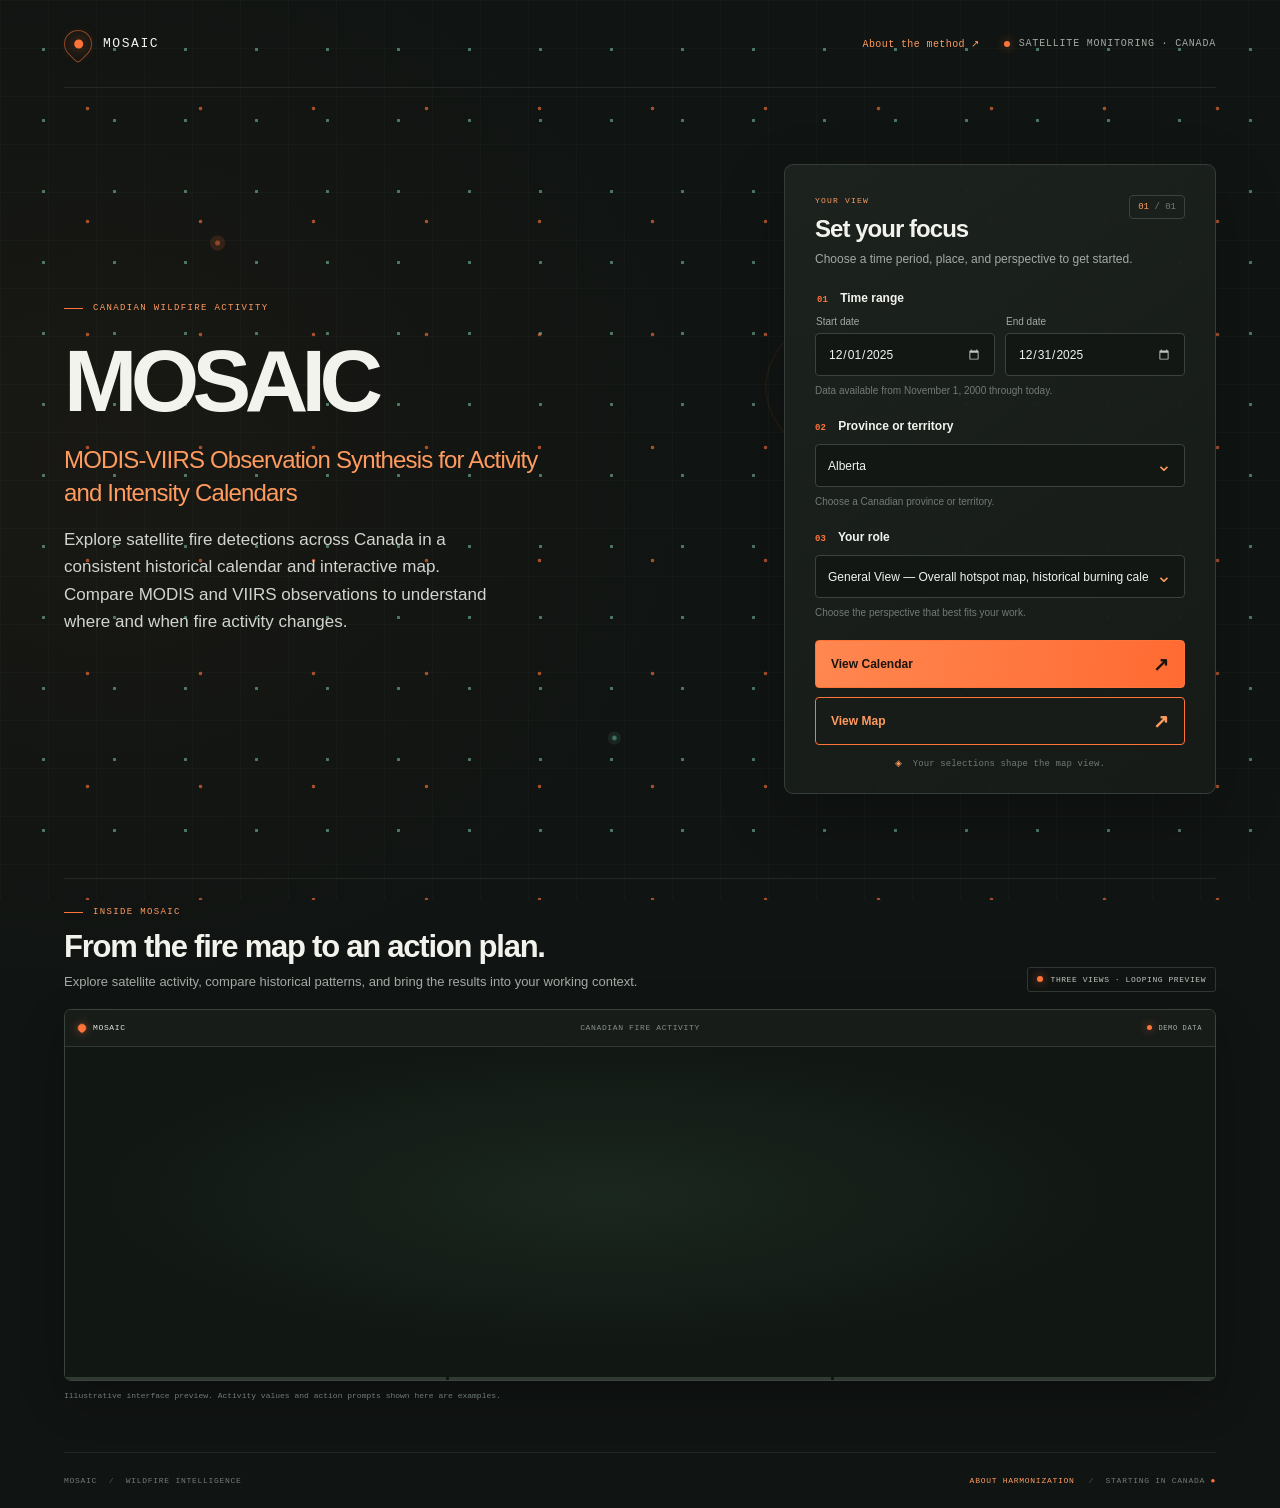
==== commit 55b4718a: "Added about page" ====
--- a/index.html
+++ b/index.html
@@ -6,7 +6,7 @@
   <meta name="theme-color" content="#101412">
   <meta name="description" content="MOSAIC — MODIS-VIIRS Observation Synthesis for Activity and Intensity Calendars. Explore harmonized satellite fire hotspot data.">
   <title>MOSAIC — Wildfire intelligence</title>
-  <link rel="stylesheet" href="styles.css?v=8">
+  <link rel="stylesheet" href="styles.css?v=9">
   <script src="script.js?v=4" defer></script>
 </head>
 <body>
@@ -27,7 +27,7 @@
         <span class="brand-mark" aria-hidden="true"><span></span></span>
         <span>MOSAIC</span>
       </a>
-      <span class="header-note"><span class="status-dot" aria-hidden="true"></span> SATELLITE MONITORING · CANADA</span>
+      <div class="header-links"><a class="header-method-link" href="about.html">About the method <span aria-hidden="true">↗</span></a><span class="header-note"><span class="status-dot" aria-hidden="true"></span> SATELLITE MONITORING · CANADA</span></div>
     </header>
 
     <section class="hero" aria-labelledby="page-title">
@@ -149,7 +149,7 @@
       </div>
       <p class="preview-caption">Illustrative interface preview. Activity values and action prompts shown here are examples.</p>
     </section>
-    <footer class="site-footer"><span>MOSAIC <span class="footer-separator">/</span> WILDFIRE INTELLIGENCE</span><span>STARTING IN CANADA <span class="footer-dot">●</span></span></footer>
+    <footer class="site-footer"><span>MOSAIC <span class="footer-separator">/</span> WILDFIRE INTELLIGENCE</span><span><a class="footer-method-link" href="about.html">ABOUT HARMONIZATION</a><span class="footer-separator">/</span> STARTING IN CANADA <span class="footer-dot">●</span></span></footer>
   </main>
 </body>
 </html>
--- a/styles.css
+++ b/styles.css
@@ -36,6 +36,11 @@
 .brand-mark span { width: 9px; height: 9px; border-radius: 50%; background: var(--orange); box-shadow: 0 0 15px rgba(255, 116, 56, .8); }
 .header-note, .eyebrow, .data-strip small, .step-badge, .field-number, .secure-note, .site-footer { font-family: var(--mono); }
 .header-note { color: var(--muted); font-size: 10px; letter-spacing: .08em; display: inline-flex; align-items: center; gap: 9px; }
+.header-links { display:flex; align-items:center; gap:24px; }
+.header-method-link,.footer-method-link { color:var(--orange-light); text-decoration:none; }
+.header-method-link { font:10px var(--mono); letter-spacing:.04em; }
+.header-method-link:hover,.footer-method-link:hover { color:var(--text); }
+.footer-method-link { margin-right:8px; }
 .status-dot, .footer-dot { color: var(--orange); }
 .status-dot { display: inline-block; width: 6px; height: 6px; background: var(--orange); border-radius: 50%; box-shadow: 0 0 10px rgba(255, 116, 56, .55); }
 .hero { display: grid; grid-template-columns: 1fr 432px; gap: clamp(50px, 9vw, 128px); align-items: center; padding: 76px 0 84px; }
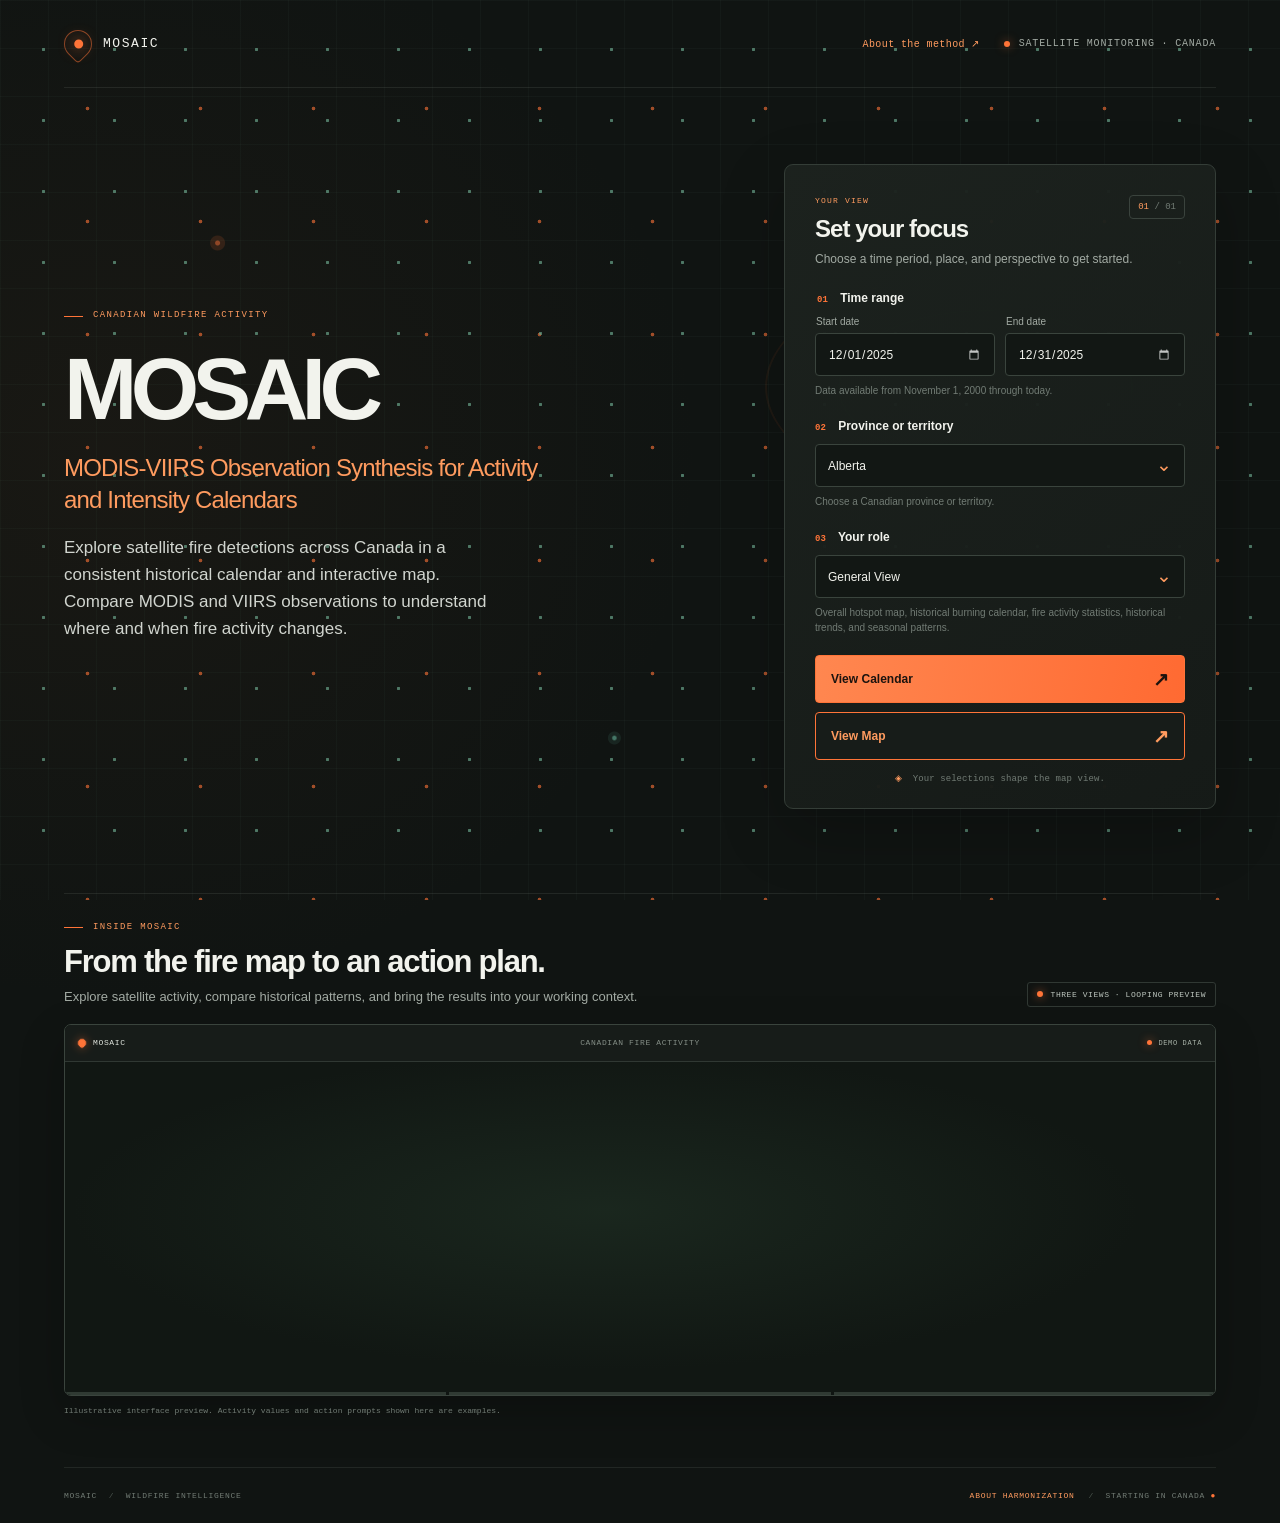
==== commit 2aadd227: "Made home page cleaner" ====
--- a/index.html
+++ b/index.html
@@ -6,8 +6,10 @@
   <meta name="theme-color" content="#101412">
   <meta name="description" content="MOSAIC — MODIS-VIIRS Observation Synthesis for Activity and Intensity Calendars. Explore harmonized satellite fire hotspot data.">
   <title>MOSAIC — Wildfire intelligence</title>
-  <link rel="stylesheet" href="styles.css?v=9">
-  <script src="script.js?v=4" defer></script>
+  <link rel="stylesheet" href="styles.css?v=10">
+  <link rel="stylesheet" href="site-effects.css?v=1">
+  <script src="script.js?v=5" defer></script>
+  <script src="site-effects.js?v=2" defer></script>
 </head>
 <body>
   <div class="intro-splash" aria-hidden="true">
@@ -140,7 +142,7 @@
               <span class="preview-role-label">EMERGENCY RESPONSE</span>
               <h3>Preparedness at a glance.</h3>
               <p>Historical activity and current detections, framed for your role.</p>
-              <div class="preview-stat-row"><div><span>7-DAY OUTLOOK</span><b>Elevated</b></div><div><span>HOTSPOT ANOMALY</span><b>+24%</b></div><div><span>PEAK CONDITIONS</span><b>DAY 4</b></div></div>
+              <div class="preview-stat-row"><div><span>7-DAY OUTLOOK</span><b>Elevated</b><small>Illustrative preparedness level</small></div><div><span>HOTSPOT ANOMALY</span><b>+24%</b><small>Fire activity above matched historical dates</small></div><div><span>PEAK CONDITIONS</span><b>DAY 4</b><small>Day with the highest illustrative outlook score</small></div></div>
             </div>
             <aside class="preview-actions-card"><span>RECOMMENDED NEXT</span><b><i>01</i> Review response readiness</b><b><i>02</i> Prioritize watch areas</b><b><i>03</i> Coordinate local updates</b></aside>
           </article>
--- a/styles.css
+++ b/styles.css
@@ -247,6 +247,7 @@
 .preview-stat-row { display:grid; grid-template-columns:repeat(3,minmax(0,1fr)); gap:7px; }
 .preview-stat-row > div { display:grid; gap:7px; min-width:0; padding:10px; border:1px solid #354039; border-radius:4px; background:#171e19; }
 .preview-stat-row span { color:#8f9a91; font:7px var(--mono); letter-spacing:.05em; }.preview-stat-row b { color:#ffad73; font:600 13px var(--display); }
+.preview-stat-row small { color:#aab4aa; font-size:8px; line-height:1.35; }
 .preview-actions-card { display:grid; gap:12px; padding:17px; border:1px solid #3a443d; border-radius:5px; background:linear-gradient(145deg,#1d241f,#151b17); }
 .preview-actions-card > span { padding-bottom:3px; }.preview-actions-card b { display:flex; align-items:center; gap:9px; color:#dce2da; font-size:9px; font-weight:500; }.preview-actions-card i { color:var(--orange-light); font:8px var(--mono); font-style:normal; }
 .preview-progress { height:3px; display:grid; grid-template-columns:repeat(3,1fr); gap:3px; background:#101512; }
@@ -263,7 +264,7 @@
   .preview-loop-label { margin-bottom:1px; }
   .preview-stage { height:245px; }
   .preview-insights-scene { grid-template-columns:1fr .9fr; gap:12px; }
-  .preview-stat-row { grid-template-columns:1fr; gap:4px; }.preview-stat-row > div { gap:3px; padding:6px 8px; }
+  .preview-stat-row { grid-template-columns:1fr; gap:4px; }.preview-stat-row > div { gap:3px; padding:6px 8px; }.preview-stat-row small { font-size:7px; }
   .preview-actions-card { gap:8px; padding:11px; }.preview-actions-card b { font-size:8px; }
 }
 @media (max-width:460px) {
--- a/site-effects.css
+++ b/site-effects.css
@@ -0,0 +1,20 @@
+@view-transition { navigation: auto; }
+html { scroll-behavior:smooth; }
+::view-transition-old(root) { animation: site-page-out 110ms ease both; }
+::view-transition-new(root) { animation: site-page-in 190ms ease both; }
+@keyframes site-page-out { to { opacity: 0; } }
+@keyframes site-page-in { from { opacity: 0; } to { opacity: 1; } }
+
+html.site-motion-ready .site-reveal { opacity:0; transform:translateY(13px); transition:opacity 360ms ease,transform 360ms cubic-bezier(.2,.7,.2,1); }
+html.site-motion-ready .site-reveal.is-revealed { opacity:1; transform:none; }
+button,a,[role="button"] { -webkit-tap-highlight-color:transparent; }
+button:not(:disabled),a,[role="button"] { transition:color 150ms ease,background-color 150ms ease,border-color 150ms ease,box-shadow 150ms ease,transform 150ms ease; }
+button:not(:disabled):hover,a:hover,[role="button"]:hover { transform:translateY(-1px); }
+button:not(:disabled):active,a:active,[role="button"]:active { transform:translateY(0); }
+
+@media (prefers-reduced-motion:reduce) {
+  html { scroll-behavior:auto; }
+  ::view-transition-old(root),::view-transition-new(root) { animation-duration:1ms; }
+  html.site-motion-ready .site-reveal { opacity:1;transform:none;transition:none; }
+  button,a,[role="button"] { transition-duration:1ms!important; }
+}
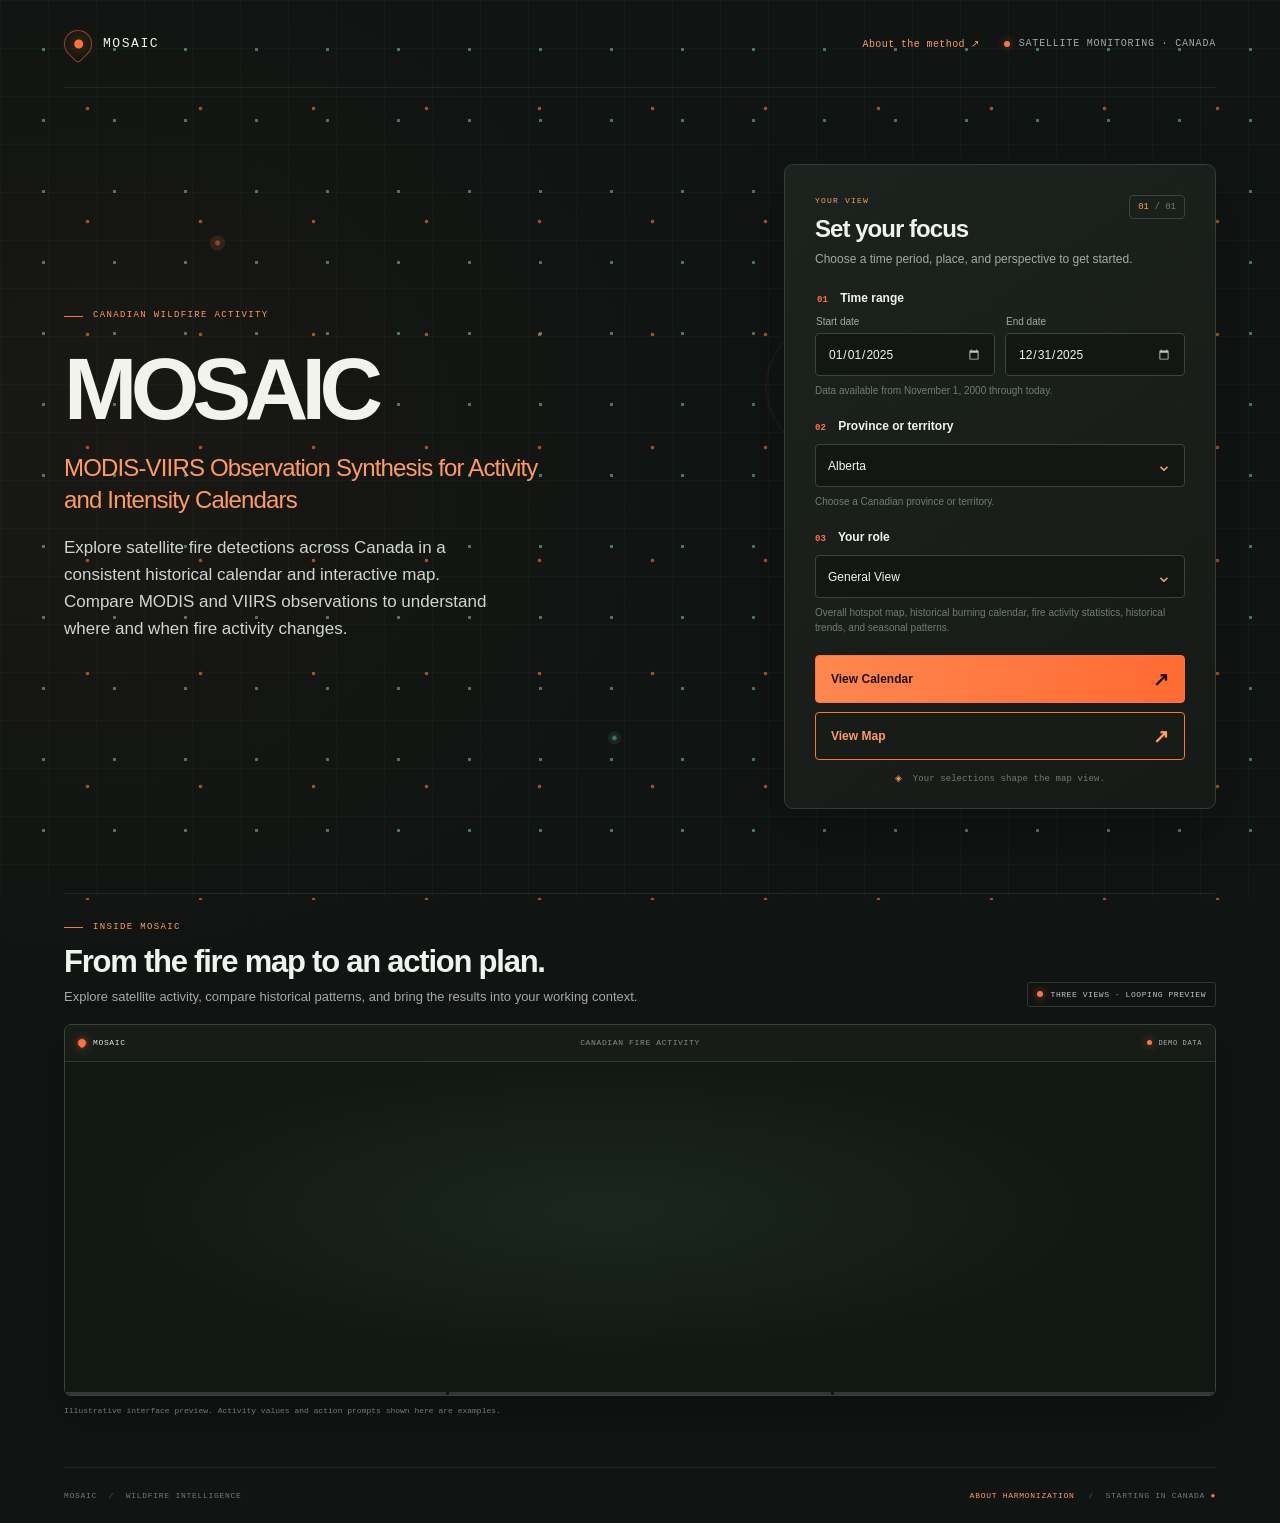
==== commit be21ccd4: "Map fixes" ====
--- a/index.html
+++ b/index.html
@@ -8,7 +8,7 @@
   <title>MOSAIC — Wildfire intelligence</title>
   <link rel="stylesheet" href="styles.css?v=10">
   <link rel="stylesheet" href="site-effects.css?v=1">
-  <script src="script.js?v=5" defer></script>
+  <script src="script.js?v=6" defer></script>
   <script src="site-effects.js?v=2" defer></script>
 </head>
 <body>
